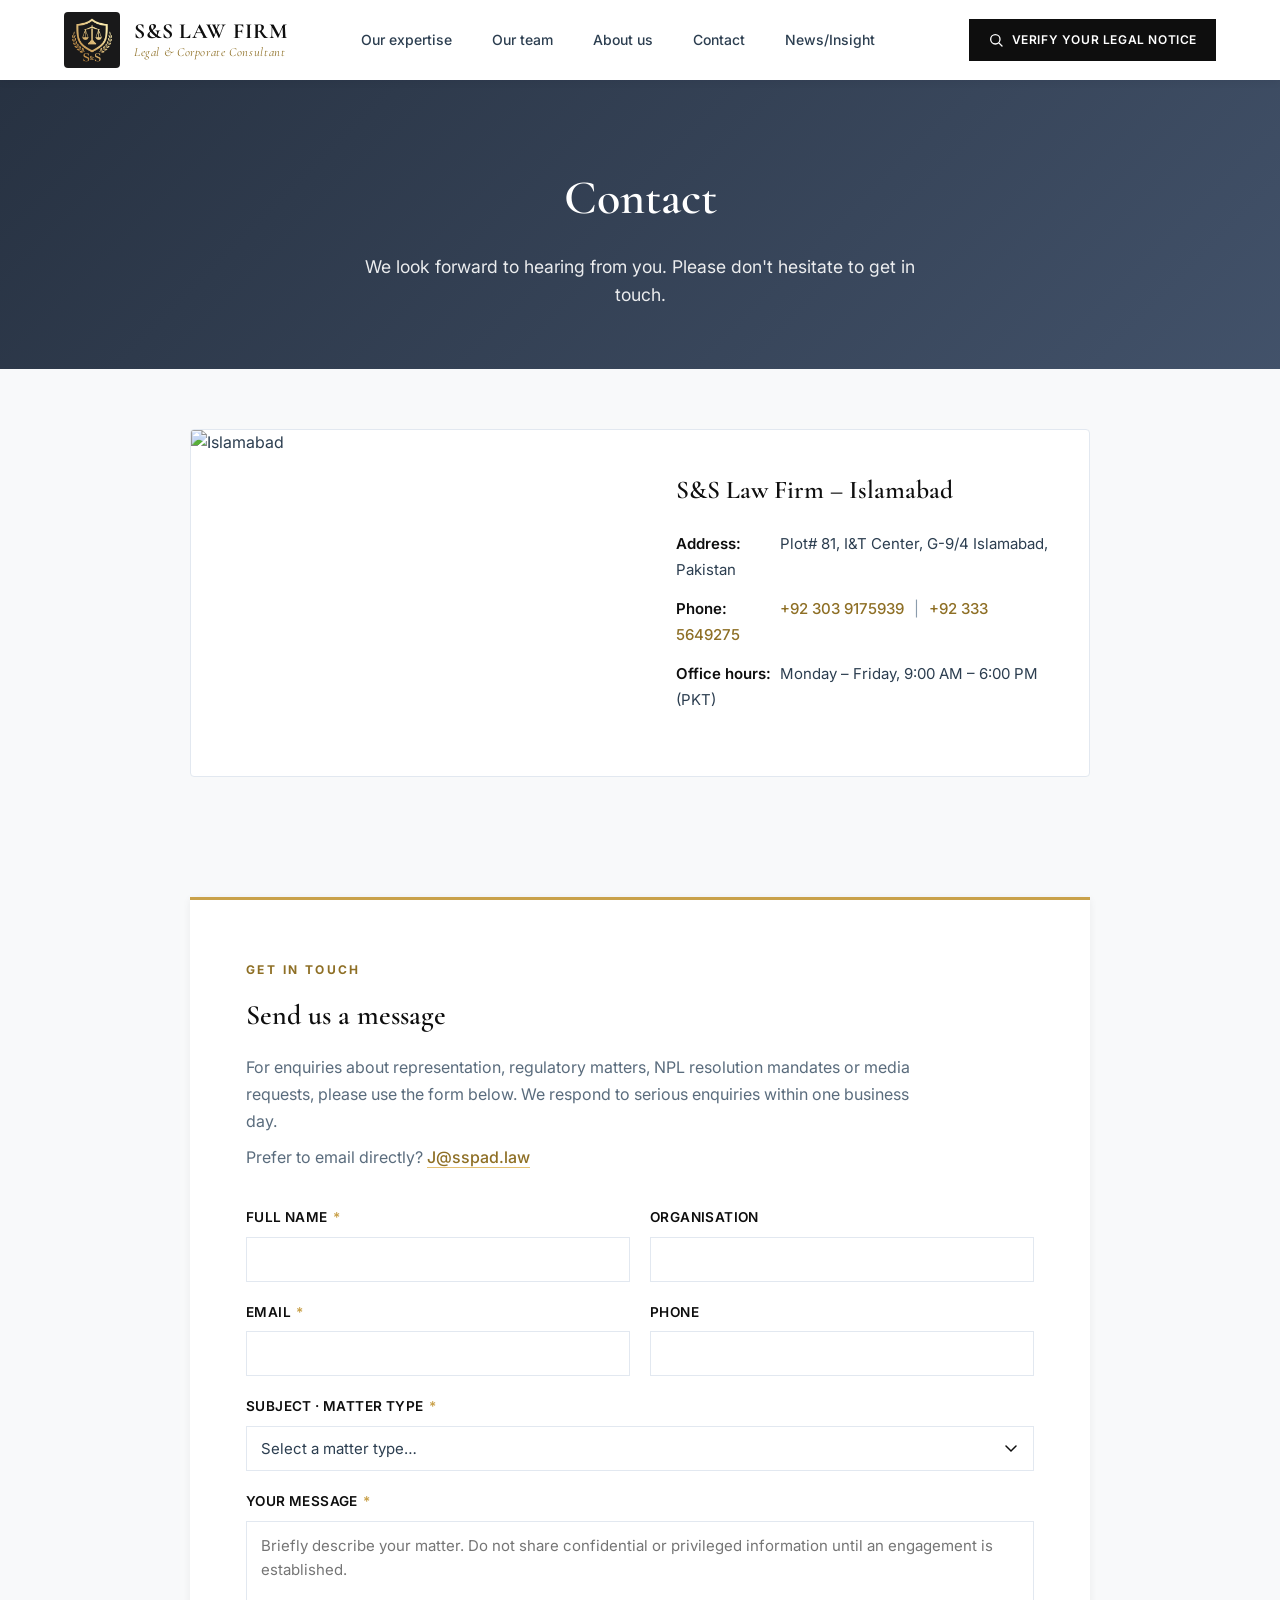
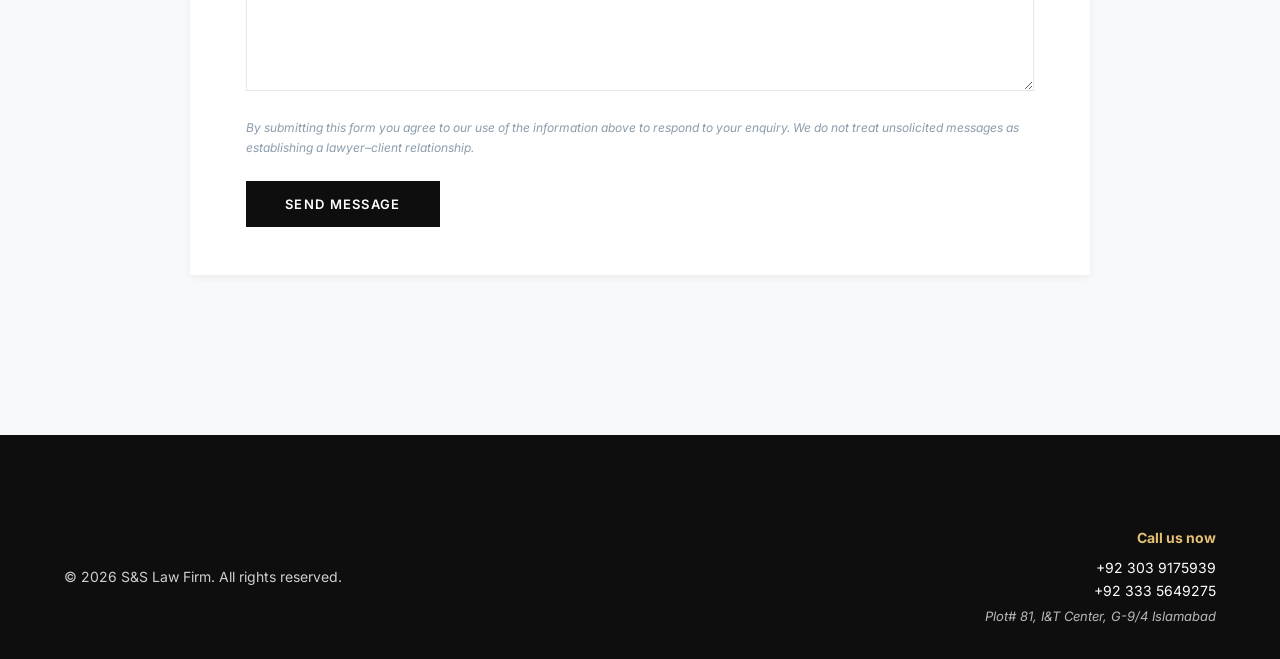
==== contact.html @ be3c9ee7 "Initial commit — S&S Law Firm static website Six-page static site for S&S Law Firm (Islamabad, Pakis" ====
<!DOCTYPE html>
<html lang="en">
<head>
    <meta charset="UTF-8">
    <meta name="viewport" content="width=device-width, initial-scale=1.0">
    <title>Contact | S&S Law Firm</title>
    <link rel="preconnect" href="https://fonts.googleapis.com">
    <link rel="preconnect" href="https://fonts.gstatic.com" crossorigin>
    <link href="https://fonts.googleapis.com/css2?family=Cormorant+Garamond:ital,wght@0,400;0,500;0,600;0,700&family=Inter:wght@300;400;500;600;700&display=swap" rel="stylesheet">
    <link rel="stylesheet" href="styles.css">
</head>
<body>
    <header class="header">
        <nav class="main-nav">
            <div class="container nav-inner">
                <a href="index.html" class="logo">
                    <img src="assets/logo-shield-gold.png" alt="S&amp;S Law Firm" class="logo-img">
                    <span class="logo-text">
                        <span class="logo-title">S&amp;S Law Firm</span>
                        <span class="logo-tagline">Legal &amp; Corporate Consultant</span>
                    </span>
                </a>
                <button class="mobile-menu-btn" aria-label="Open menu"><span></span><span></span><span></span></button>
                <ul class="nav-links">
                    <li class="has-dropdown">
                        <a href="expertise.html">Our expertise</a>
                        <ul class="dropdown">
                            <li><a href="expertise.html#banking">Banking and finance</a></li>
                            <li><a href="expertise.html#corporate">Corporate and M&A</a></li>
                            <li><a href="expertise.html#dispute">Dispute resolution</a></li>
                        </ul>
                    </li>
                    <li><a href="team.html">Our team</a></li>
                    <li><a href="about.html">About us</a></li>
                    <li><a href="contact.html">Contact</a></li>
                    <li><a href="news.html">News/Insight</a></li>
                </ul>
                <a href="https://v.sspak.law" class="verify-cta" target="_blank" rel="noopener noreferrer">
                    <svg class="verify-icon" viewBox="0 0 24 24" fill="none" stroke="currentColor" stroke-width="2" stroke-linecap="round" stroke-linejoin="round" aria-hidden="true">
                        <circle cx="11" cy="11" r="7"></circle>
                        <line x1="16.65" y1="16.65" x2="21" y2="21"></line>
                    </svg>
                    <span class="verify-cta-text">Verify your legal notice</span>
                </a>
            </div>
        </nav>
    </header>

    <main class="main-content">
        <section class="page-hero" style="background-image: url('https://images.unsplash.com/photo-1423666639041-f56000c27a9a?w=1920');">
            <div class="page-hero-overlay"></div>
            <div class="container">
                <h1>Contact</h1>
                <p>We look forward to hearing from you. Please don't hesitate to get in touch.</p>
            </div>
        </section>

        <section class="contact-section">
            <div class="container">
                <div class="contact-single">
                    <div class="contact-card contact-card-single">
                        <div class="contact-card-image">
                            <img src="https://images.unsplash.com/photo-1569025743874-e4e9c780a02d?w=900" alt="Islamabad">
                        </div>
                        <div class="contact-card-body">
                            <h3>S&amp;S Law Firm &ndash; Islamabad</h3>
                            <p class="contact-address"><strong>Address:</strong> Plot# 81, I&amp;T Center, G-9/4 Islamabad, Pakistan</p>
                            <p class="contact-phones">
                                <strong>Phone:</strong>
                                <a href="tel:+923039175939">+92 303 9175939</a>
                                <span class="divider">|</span>
                                <a href="tel:+923335649275">+92 333 5649275</a>
                            </p>
                            <p class="contact-hours"><strong>Office hours:</strong> Monday &ndash; Friday, 9:00 AM &ndash; 6:00 PM (PKT)</p>
                        </div>
                    </div>
                </div>
            </div>
        </section>

        <section class="contact-form-section">
            <div class="container">
                <div class="contact-form-wrap">
                    <div class="contact-form-intro">
                        <span class="eyebrow">Get in touch</span>
                        <h2 class="section-title">Send us a message</h2>
                        <p>For enquiries about representation, regulatory matters, NPL resolution mandates or media requests, please use the form below. We respond to serious enquiries within one business day.</p>
                        <p class="contact-form-direct">Prefer to email directly? <a href="mailto:J@sspad.law">J@sspad.law</a></p>
                    </div>
                    <form class="contact-form" method="post" action="mailto:J@sspad.law" enctype="text/plain">
                        <div class="form-row">
                            <label for="contact-name">
                                <span>Full name <em>*</em></span>
                                <input type="text" name="name" id="contact-name" required autocomplete="name">
                            </label>
                            <label for="contact-org">
                                <span>Organisation</span>
                                <input type="text" name="organisation" id="contact-org" autocomplete="organization">
                            </label>
                        </div>
                        <div class="form-row">
                            <label for="contact-email">
                                <span>Email <em>*</em></span>
                                <input type="email" name="email" id="contact-email" required autocomplete="email">
                            </label>
                            <label for="contact-phone">
                                <span>Phone</span>
                                <input type="tel" name="phone" id="contact-phone" autocomplete="tel">
                            </label>
                        </div>
                        <label for="contact-subject">
                            <span>Subject &middot; matter type <em>*</em></span>
                            <select name="subject" id="contact-subject" required>
                                <option value="" disabled selected>Select a matter type&hellip;</option>
                                <option>Corporate &amp; commercial</option>
                                <option>Banking &amp; finance</option>
                                <option>NPL resolution / debt recovery</option>
                                <option>Shariah-compliant structuring</option>
                                <option>Dispute resolution &amp; litigation</option>
                                <option>Employment &amp; labour</option>
                                <option>Projects &amp; infrastructure</option>
                                <option>Regulatory / SECP / NADRA</option>
                                <option>Media &amp; press enquiry</option>
                                <option>Other</option>
                            </select>
                        </label>
                        <label for="contact-message">
                            <span>Your message <em>*</em></span>
                            <textarea name="message" id="contact-message" rows="6" required placeholder="Briefly describe your matter. Do not share confidential or privileged information until an engagement is established."></textarea>
                        </label>
                        <p class="contact-form-notice">By submitting this form you agree to our use of the information above to respond to your enquiry. We do not treat unsolicited messages as establishing a lawyer&ndash;client relationship.</p>
                        <button type="submit" class="contact-form-submit">Send message</button>
                    </form>
                </div>
            </div>
        </section>
    </main>

    <footer class="footer">
        <div class="container">
            <div class="footer-bottom">
                <p class="copyright">© 2026 S&S Law Firm. All rights reserved.</p>
                <div class="footer-phone">
                    <strong>Call us now</strong>
                    <span>+92 303 9175939</span>
                    <span>+92 333 5649275</span>
                    <span class="footer-addr">Plot# 81, I&amp;T Center, G-9/4 Islamabad</span>
                </div>
            </div>
        </div>
    </footer>

    <script src="script.js"></script>
</body>
</html>
---- styles.css ----
/* ============================================
   Junaid Law Associates - Pakistan Law Firm
   Inspired by RIAA Barker Gillette
   ============================================ */

:root {
    /* Primary colors - Near-black & gold, matching S&S brand */
    --color-primary: #0e0e0e;
    --color-primary-light: #1f1f1f;
    --color-accent: #c9a14a;
    --color-accent-light: #e4c072;
    --color-accent-dark: #8e6f25;
    
    /* 中性色 */
    --color-text: #2c3e50;
    --color-text-light: #5a6c7d;
    --color-text-muted: #8b9cad;
    --color-bg: #f8f9fa;
    --color-bg-alt: #ffffff;
    --color-border: #e2e8f0;
    
    /* 排版 */
    --font-serif: 'Cormorant Garamond', 'Georgia', serif;
    --font-sans: 'Inter', -apple-system, BlinkMacSystemFont, sans-serif;
    
    /* 间距与尺寸 */
    --container-max: 1200px;
    --header-height: 80px;
    --transition: 0.3s cubic-bezier(0.4, 0, 0.2, 1);
    --shadow-sm: 0 2px 8px rgba(10, 22, 40, 0.06);
    --shadow-md: 0 4px 20px rgba(10, 22, 40, 0.08);
    --shadow-lg: 0 8px 40px rgba(10, 22, 40, 0.12);
}

* {
    margin: 0;
    padding: 0;
    box-sizing: border-box;
}

html {
    scroll-behavior: smooth;
}

body {
    font-family: var(--font-sans);
    font-size: 16px;
    line-height: 1.6;
    color: var(--color-text);
    background: var(--color-bg);
    overflow-x: hidden;
}

.container {
    max-width: var(--container-max);
    margin: 0 auto;
    padding: 0 24px;
}

a {
    color: inherit;
    text-decoration: none;
    transition: color var(--transition);
}

a:hover {
    color: var(--color-accent);
}

img {
    max-width: 100%;
    height: auto;
    display: block;
}

/* ========== Cookie Banner ========== */
.cookie-banner {
    position: fixed;
    bottom: 0;
    left: 0;
    right: 0;
    background: linear-gradient(135deg, var(--color-primary) 0%, var(--color-primary-light) 100%);
    color: #fff;
    padding: 20px 24px;
    display: flex;
    align-items: center;
    justify-content: space-between;
    gap: 20px;
    z-index: 9999;
    box-shadow: 0 -4px 20px rgba(0,0,0,0.2);
    transform: translateY(100%);
    transition: transform var(--transition);
}

.cookie-banner.visible {
    transform: translateY(0);
}

.cookie-banner.hidden {
    display: none;
}

.cookie-banner p {
    font-size: 14px;
    flex: 1;
}

.cookie-banner a {
    color: var(--color-accent-light);
    text-decoration: underline;
}

.btn-accept {
    background: var(--color-accent);
    color: var(--color-primary);
    border: none;
    padding: 12px 28px;
    font-weight: 600;
    font-size: 14px;
    cursor: pointer;
    transition: all var(--transition);
    white-space: nowrap;
}

.btn-accept:hover {
    background: var(--color-accent-light);
    transform: translateY(-1px);
}

/* ========== Header ========== */
.header {
    position: sticky;
    top: 0;
    z-index: 1000;
    background: var(--color-bg-alt);
    box-shadow: var(--shadow-sm);
}

.header-top {
    background: var(--color-primary);
    color: #fff;
    padding: 8px 0;
    font-size: 13px;
}

.header-top .container {
    display: flex;
    gap: 24px;
    flex-wrap: wrap;
    align-items: center;
    justify-content: flex-end;
}

.phone-link {
    color: rgba(255,255,255,0.9);
    transition: color var(--transition);
}

.phone-link:hover {
    color: var(--color-accent-light);
}

.header-address {
    color: var(--color-accent-light);
    font-style: italic;
    opacity: 0.9;
}

@media (max-width: 480px) {
    .header-top .container {
        justify-content: center;
    }
}

.main-nav {
    padding: 0;
}

.nav-inner {
    display: flex;
    align-items: center;
    justify-content: space-between;
    height: var(--header-height);
}

.logo {
    display: inline-flex;
    align-items: center;
    gap: 14px;
    color: var(--color-primary);
    letter-spacing: 0.02em;
    line-height: 1.1;
}

.logo:hover {
    color: var(--color-accent-dark);
}

.logo-img {
    height: 56px;
    width: auto;
    display: block;
    border-radius: 4px;
    flex-shrink: 0;
}

.logo-text {
    display: inline-flex;
    flex-direction: column;
    gap: 2px;
}

.logo-title {
    font-family: var(--font-serif);
    font-size: 1.35rem;
    font-weight: 700;
    letter-spacing: 0.04em;
    color: var(--color-primary);
    text-transform: uppercase;
}

.logo-tagline {
    font-family: var(--font-serif);
    font-size: 0.78rem;
    font-style: italic;
    letter-spacing: 0.05em;
    color: var(--color-accent-dark);
}

@media (max-width: 480px) {
    .logo-img { height: 44px; }
    .logo-title { font-size: 1.1rem; }
    .logo-tagline { font-size: 0.7rem; }
}

.nav-links {
    display: flex;
    list-style: none;
    gap: 8px;
}

.nav-links > li {
    position: relative;
}

.nav-links > li > a {
    display: block;
    padding: 12px 16px;
    font-weight: 500;
    font-size: 14px;
    color: var(--color-text);
}

.nav-links > li > a:hover {
    color: var(--color-accent);
}

/* Dropdown */
.dropdown {
    position: absolute;
    top: 100%;
    left: 0;
    min-width: 240px;
    background: var(--color-bg-alt);
    box-shadow: var(--shadow-lg);
    list-style: none;
    padding: 8px 0;
    opacity: 0;
    visibility: hidden;
    transform: translateY(-10px);
    transition: all var(--transition);
}

.has-dropdown:hover .dropdown {
    opacity: 1;
    visibility: visible;
    transform: translateY(0);
}

.dropdown li a {
    display: block;
    padding: 10px 20px;
    font-size: 14px;
    color: var(--color-text);
}

.dropdown li a:hover {
    background: var(--color-bg);
    color: var(--color-accent);
}

/* Mobile menu button */
.mobile-menu-btn {
    display: none;
    flex-direction: column;
    gap: 5px;
    background: none;
    border: none;
    cursor: pointer;
    padding: 8px;
}

.mobile-menu-btn span {
    width: 24px;
    height: 2px;
    background: var(--color-primary);
}

/* ========== Hero ========== */
.hero {
    position: relative;
    height: 85vh;
    min-height: 500px;
    max-height: 800px;
    background: linear-gradient(135deg, var(--color-primary) 0%, var(--color-primary-light) 50%, #0d2137 100%);
    overflow: hidden;
}

.hero::before {
    content: '';
    position: absolute;
    inset: 0;
    background: url("data:image/svg+xml,%3Csvg width='60' height='60' viewBox='0 0 60 60' xmlns='http://www.w3.org/2000/svg'%3E%3Cg fill='none' fill-rule='evenodd'%3E%3Cg fill='%23b8860b' fill-opacity='0.05'%3E%3Cpath d='M36 34v-4h-2v4h-4v2h4v4h2v-4h4v-2h-4zm0-30V0h-2v4h-4v2h4v4h2V6h4V4h-4zM6 34v-4H4v4H0v2h4v4h2v-4h4v-2H6zM6 4V0H4v4H0v2h4v4h2V6h4V4H6z'/%3E%3C/g%3E%3C/g%3E%3C/svg%3E");
    opacity: 0.5;
    z-index: 0;
    pointer-events: none;
}

.hero-slides {
    position: absolute;
    inset: 0;
}

.hero-slide {
    position: absolute;
    inset: 0;
    display: flex;
    align-items: center;
    justify-content: center;
    opacity: 0;
    transition: opacity 0.8s ease;
    background-size: cover;
    background-position: center;
}

.hero-overlay {
    position: absolute;
    inset: 0;
    background: linear-gradient(135deg, rgba(10, 22, 40, 0.85) 0%, rgba(26, 45, 74, 0.75) 100%);
}

.hero-slide .hero-content {
    position: relative;
    z-index: 1;
}

.hero-slide.active {
    opacity: 1;
    z-index: 1;
}

.hero-content {
    text-align: center;
    color: #fff;
    padding: 40px;
    max-width: 800px;
}

.hero-tag {
    display: inline-block;
    font-size: 12px;
    text-transform: uppercase;
    letter-spacing: 0.2em;
    color: var(--color-accent-light);
    margin-top: 24px;
}

.hero-anchor {
    font-family: var(--font-serif);
    font-size: clamp(4rem, 11vw, 8.5rem);
    font-weight: 600;
    color: var(--color-accent);
    letter-spacing: 0.02em;
    line-height: 1;
    margin-bottom: 20px;
    text-shadow: 0 4px 40px rgba(0,0,0,0.3);
}

.hero-anchor-sub {
    font-family: var(--font-serif);
    font-size: clamp(1.25rem, 2.4vw, 1.7rem);
    font-weight: 400;
    font-style: italic;
    color: #fff;
    line-height: 1.4;
    max-width: 640px;
    margin: 0 auto;
    opacity: 0.95;
}

.hero-content h2 {
    font-family: var(--font-serif);
    font-size: clamp(2rem, 5vw, 3.5rem);
    font-weight: 600;
    line-height: 1.2;
    margin-bottom: 12px;
}

.hero-sub {
    font-size: 14px;
    opacity: 0.9;
}

.hero-indicators {
    position: absolute;
    bottom: 40px;
    left: 50%;
    transform: translateX(-50%);
    display: flex;
    gap: 12px;
    z-index: 2;
}

.indicator {
    width: 10px;
    height: 10px;
    border-radius: 50%;
    background: rgba(255,255,255,0.3);
    cursor: pointer;
    transition: all var(--transition);
}

.indicator.active {
    background: var(--color-accent);
    transform: scale(1.2);
}

/* ========== Main Content ========== */
.main-content {
    padding-bottom: 80px;
}

.intro-section {
    padding: 80px 0 60px;
    background: var(--color-bg-alt);
}

.intro-with-image {
    display: grid;
    grid-template-columns: 1fr 400px;
    gap: 60px;
    align-items: start;
}

.intro-image {
    border-radius: 4px;
    overflow: hidden;
    box-shadow: var(--shadow-md);
}

.intro-image img {
    width: 100%;
    height: 100%;
    object-fit: cover;
}

.intro-title {
    font-family: var(--font-serif);
    font-size: clamp(2rem, 4vw, 3rem);
    font-weight: 600;
    color: var(--color-primary);
    margin-bottom: 32px;
}

.intro-text {
    max-width: 100%;
}

.intro-text .lead {
    font-size: 1.2rem;
    line-height: 1.8;
    color: var(--color-text);
    margin-bottom: 24px;
}

.intro-text p {
    margin-bottom: 20px;
    color: var(--color-text-light);
}

/* Practices Section */
.practices-section {
    padding: 60px 0;
    background: var(--color-bg);
}

.two-column-grid {
    display: grid;
    grid-template-columns: 1fr 1fr;
    gap: 60px;
    align-items: start;
}

.section-title {
    font-family: var(--font-serif);
    font-size: 1.75rem;
    font-weight: 600;
    color: var(--color-primary);
    margin-bottom: 24px;
    padding-bottom: 12px;
    border-bottom: 2px solid var(--color-accent);
}

.practice-list {
    list-style: none;
}

.practice-list li {
    margin-bottom: 12px;
}

.practice-list a {
    display: block;
    padding: 8px 0;
    color: var(--color-text);
    transition: all var(--transition);
}

.practice-list a:hover {
    color: var(--color-accent);
    padding-left: 8px;
}

/* News Section */
.news-section {
    padding: 60px 0;
    background: var(--color-bg-alt);
}

.news-section .section-title {
    margin-bottom: 40px;
}

.news-grid {
    display: grid;
    grid-template-columns: repeat(auto-fill, minmax(320px, 1fr));
    gap: 32px;
}

.news-card {
    background: var(--color-bg);
    border-radius: 4px;
    transition: all var(--transition);
    border: 1px solid var(--color-border);
    overflow: hidden;
}

.news-card:hover {
    box-shadow: var(--shadow-md);
    border-color: var(--color-accent);
    transform: translateY(-4px);
}

.news-image {
    height: 200px;
    overflow: hidden;
}

.news-image img {
    width: 100%;
    height: 100%;
    object-fit: cover;
}

.news-card-content {
    padding: 28px;
}

.news-date {
    font-size: 12px;
    color: var(--color-accent);
    font-weight: 600;
    margin-bottom: 12px;
}

.news-card-content h3 {
    font-family: var(--font-serif);
    font-size: 1.2rem;
    font-weight: 600;
    color: var(--color-primary);
    margin-bottom: 12px;
    line-height: 1.4;
}

.news-card-content p {
    font-size: 14px;
    color: var(--color-text-light);
    margin-bottom: 16px;
    line-height: 1.6;
}

.read-more {
    font-size: 14px;
    font-weight: 600;
    color: var(--color-accent);
    display: inline-flex;
    align-items: center;
    gap: 4px;
}

.read-more:hover {
    color: var(--color-accent-dark);
}

/* Testimonials */
.testimonials-section {
    padding: 80px 0;
    background: linear-gradient(135deg, var(--color-primary) 0%, var(--color-primary-light) 100%);
    color: #fff;
}

.testimonials-section .section-title {
    color: #fff;
    border-color: var(--color-accent);
    text-align: center;
    margin-bottom: 48px;
}

.testimonials-slider {
    position: relative;
    max-width: 800px;
    margin: 0 auto 32px;
}

.testimonial {
    display: none;
    text-align: center;
}

.testimonial.active {
    display: block;
    animation: fadeIn 0.5s ease;
}

@keyframes fadeIn {
    from { opacity: 0; }
    to { opacity: 1; }
}

.testimonial-source {
    font-size: 14px;
    color: var(--color-accent-light);
    margin-bottom: 16px;
}

.testimonial blockquote {
    font-family: var(--font-serif);
    font-size: 1.4rem;
    font-style: italic;
    line-height: 1.7;
}

.testimonial blockquote::before,
.testimonial blockquote::after {
    content: '"';
}

.testimonial-nav {
    display: flex;
    align-items: center;
    justify-content: center;
    gap: 24px;
    margin-bottom: 24px;
}

.testimonial-prev,
.testimonial-next {
    width: 44px;
    height: 44px;
    border: 2px solid rgba(255,255,255,0.5);
    background: transparent;
    color: #fff;
    font-size: 24px;
    cursor: pointer;
    transition: all var(--transition);
    display: flex;
    align-items: center;
    justify-content: center;
}

.testimonial-prev:hover,
.testimonial-next:hover {
    border-color: var(--color-accent);
    color: var(--color-accent);
}

.testimonial-counter {
    font-size: 14px;
    opacity: 0.8;
}

.read-more-link {
    display: block;
    text-align: center;
    color: var(--color-accent-light);
    font-weight: 500;
}

.read-more-link:hover {
    color: #fff;
}

/* Recognition */
.recognition-section {
    padding: 60px 0;
    background: var(--color-bg);
}

.recognition-section .section-title {
    text-align: center;
    margin-bottom: 40px;
}

.recognition-logos {
    display: flex;
    flex-wrap: wrap;
    justify-content: center;
    gap: 40px;
}

.recognition-item {
    padding: 20px 40px;
    background: var(--color-bg-alt);
    border: 1px solid var(--color-border);
    font-weight: 600;
    color: var(--color-text-light);
    font-size: 18px;
}

/* Search */
.search-section {
    padding: 40px 0;
}

.search-form label {
    display: block;
    font-weight: 500;
    margin-bottom: 12px;
    color: var(--color-text);
}

.search-input-wrap {
    display: flex;
    max-width: 500px;
}

.search-input-wrap input {
    flex: 1;
    padding: 14px 20px;
    border: 1px solid var(--color-border);
    font-size: 16px;
    border-right: none;
}

.search-input-wrap input:focus {
    outline: none;
    border-color: var(--color-accent);
}

.search-input-wrap button {
    padding: 14px 28px;
    background: var(--color-primary);
    color: #fff;
    border: 1px solid var(--color-primary);
    cursor: pointer;
    font-weight: 500;
    transition: all var(--transition);
}

.search-input-wrap button:hover {
    background: var(--color-accent);
    border-color: var(--color-accent);
}

/* ========== Footer ========== */
.footer {
    background: var(--color-primary);
    color: #fff;
    padding: 60px 0 0;
}

.footer-grid {
    display: grid;
    grid-template-columns: repeat(3, 1fr);
    gap: 48px;
    padding-bottom: 48px;
    border-bottom: 1px solid rgba(255,255,255,0.1);
}

.footer-col h3 {
    font-family: var(--font-serif);
    font-size: 1.1rem;
    font-weight: 600;
    margin-bottom: 20px;
    color: var(--color-accent-light);
}

.footer-col ul {
    list-style: none;
}

.footer-col li {
    margin-bottom: 10px;
}

.footer-col a {
    color: rgba(255,255,255,0.85);
}

.footer-col a:hover {
    color: var(--color-accent-light);
}

.footer-bottom {
    padding: 32px 0;
    display: flex;
    justify-content: space-between;
    align-items: center;
    flex-wrap: wrap;
    gap: 24px;
}

.copyright {
    font-size: 14px;
    opacity: 0.8;
}

.footer-phone {
    text-align: right;
    font-size: 14px;
}

.footer-phone strong {
    display: block;
    margin-bottom: 8px;
    color: var(--color-accent-light);
}

.footer-phone span {
    display: block;
}

/* ========== Responsive ========== */
@media (max-width: 1024px) {
    .two-column-grid {
        grid-template-columns: 1fr;
    }
    
    .intro-with-image {
        grid-template-columns: 1fr;
    }
    
    .intro-image {
        order: -1;
        max-height: 300px;
    }
    
    .about-with-image {
        grid-template-columns: 1fr;
    }
    
    .about-image {
        order: -1;
        max-height: 300px;
    }
    
    .footer-grid {
        grid-template-columns: 1fr 1fr;
    }
}

@media (max-width: 768px) {
    .mobile-menu-btn {
        display: flex;
    }
    
    .nav-links {
        position: fixed;
        top: 0;
        right: -100%;
        width: 280px;
        height: 100vh;
        background: var(--color-bg-alt);
        flex-direction: column;
        padding: 80px 24px 24px;
        box-shadow: -4px 0 20px rgba(0,0,0,0.1);
        transition: right var(--transition);
        z-index: 999;
    }
    
    .nav-links.open {
        right: 0;
    }
    
    .dropdown {
        position: static;
        opacity: 1;
        visibility: visible;
        transform: none;
        box-shadow: none;
        padding-left: 16px;
        max-height: 0;
        overflow: hidden;
        transition: max-height var(--transition);
    }
    
    .has-dropdown.open .dropdown {
        max-height: 500px;
    }
    
    .hero {
        height: 70vh;
        min-height: 400px;
    }
    
    .hero-content h2 {
        font-size: 1.75rem;
    }
    
    .intro-section {
        padding: 48px 0 40px;
    }
    
    .news-grid {
        grid-template-columns: 1fr;
    }
    
    .footer-grid {
        grid-template-columns: 1fr;
    }
    
    .footer-bottom {
        flex-direction: column;
        text-align: center;
    }
    
    .footer-phone {
        text-align: center;
    }
    
    .cookie-banner {
        flex-direction: column;
        text-align: center;
    }
}

@media (max-width: 480px) {
    .header-top .container {
        flex-direction: column;
        gap: 4px;
    }
    
    .search-input-wrap {
        flex-direction: column;
    }
    
    .search-input-wrap input {
        border-right: 1px solid var(--color-border);
    }
}

/* ========== Subpage common styles ========== */
.page-hero {
    position: relative;
    background: linear-gradient(135deg, var(--color-primary) 0%, var(--color-primary-light) 100%);
    background-size: cover;
    background-position: center;
    color: #fff;
    padding: 80px 0 60px;
    text-align: center;
}

.page-hero-overlay {
    position: absolute;
    inset: 0;
    background: linear-gradient(135deg, rgba(10, 22, 40, 0.88) 0%, rgba(26, 45, 74, 0.82) 100%);
}

.page-hero .container {
    position: relative;
    z-index: 1;
}

.page-hero h1 {
    font-family: var(--font-serif);
    font-size: clamp(2rem, 4vw, 3rem);
    font-weight: 600;
    margin-bottom: 16px;
}

.page-hero p {
    font-size: 1.1rem;
    opacity: 0.9;
    max-width: 600px;
    margin: 0 auto;
}

/* Expertise 专业领域页 */
.expertise-detail {
    padding: 60px 0;
}

.expertise-intro {
    max-width: 800px;
    margin-bottom: 48px;
}

.expertise-intro p {
    font-size: 1.1rem;
    line-height: 1.8;
    color: var(--color-text-light);
}

.expertise-detail .section-title {
    margin-top: 48px;
    margin-bottom: 32px;
}

.expertise-detail .section-title:first-of-type {
    margin-top: 0;
}

.expertise-grid {
    display: grid;
    grid-template-columns: repeat(auto-fill, minmax(300px, 1fr));
    gap: 24px;
}

.expertise-card {
    background: var(--color-bg-alt);
    padding: 28px;
    border-radius: 4px;
    border: 1px solid var(--color-border);
    transition: all var(--transition);
}

.expertise-card:hover {
    border-color: var(--color-accent);
    box-shadow: var(--shadow-md);
}

.expertise-card h3 {
    font-family: var(--font-serif);
    font-size: 1.25rem;
    font-weight: 600;
    color: var(--color-primary);
    margin-bottom: 12px;
}

.expertise-card p {
    font-size: 14px;
    color: var(--color-text-light);
    line-height: 1.6;
}

.expertise-grid.industries .expertise-card p {
    display: none;
}

/* Team 团队页 */
.team-section {
    padding: 60px 0;
}

.team-intro {
    max-width: 800px;
    margin: 0 auto 48px;
    text-align: center;
}

.team-intro p {
    font-size: 1.1rem;
    line-height: 1.8;
    color: var(--color-text-light);
}

.team-grid {
    display: grid;
    grid-template-columns: repeat(auto-fill, minmax(280px, 1fr));
    gap: 32px;
}

.team-card {
    background: var(--color-bg-alt);
    padding: 32px;
    text-align: center;
    border-radius: 4px;
    border: 1px solid var(--color-border);
    transition: all var(--transition);
}

.team-card:hover {
    border-color: var(--color-accent);
    box-shadow: var(--shadow-md);
}

.team-avatar,
.team-image {
    width: 100%;
    aspect-ratio: 1;
    margin: 0 auto 20px;
    overflow: hidden;
    border-radius: 4px;
}

.team-image img {
    width: 100%;
    height: 100%;
    object-fit: cover;
}

.team-avatar {
    background: linear-gradient(135deg, var(--color-primary) 0%, var(--color-primary-light) 100%);
    color: var(--color-accent-light);
    font-size: 1.5rem;
    font-weight: 600;
    display: flex;
    align-items: center;
    justify-content: center;
    aspect-ratio: 1;
}

.team-card h3 {
    font-family: var(--font-serif);
    font-size: 1.25rem;
    font-weight: 600;
    color: var(--color-primary);
    margin-bottom: 8px;
}

.team-role {
    font-size: 14px;
    color: var(--color-accent);
    font-weight: 600;
    margin-bottom: 12px;
}

.team-bio {
    font-size: 14px;
    color: var(--color-text-light);
    line-height: 1.6;
}

/* About page */
.about-section {
    padding: 60px 0;
}

.about-with-image {
    display: grid;
    grid-template-columns: 1fr 400px;
    gap: 60px;
    align-items: start;
}

.about-image {
    border-radius: 4px;
    overflow: hidden;
    box-shadow: var(--shadow-md);
}

.about-image img {
    width: 100%;
    height: 100%;
    object-fit: cover;
}

.about-content {
    max-width: 100%;
}

.about-content .lead {
    font-size: 1.2rem;
    line-height: 1.8;
    margin-bottom: 24px;
}

.about-content p {
    margin-bottom: 20px;
    color: var(--color-text-light);
    line-height: 1.8;
}

/* Contact 联系页 */
.contact-section {
    padding: 60px 0;
}

.contact-grid {
    display: grid;
    grid-template-columns: repeat(auto-fill, minmax(280px, 1fr));
    gap: 32px;
}

.contact-card {
    background: var(--color-bg-alt);
    text-align: center;
    border-radius: 4px;
    border: 1px solid var(--color-border);
    transition: all var(--transition);
    overflow: hidden;
}

.contact-card-image {
    height: 180px;
    overflow: hidden;
}

.contact-card-image img {
    width: 100%;
    height: 100%;
    object-fit: cover;
}

.contact-card h3,
.contact-card p {
    padding: 0 24px;
}

.contact-card h3 {
    padding-top: 24px;
}

.contact-card p {
    padding-bottom: 8px;
}

.contact-card p:last-child {
    padding-bottom: 24px;
}

.contact-card:hover {
    border-color: var(--color-accent);
    box-shadow: var(--shadow-md);
}

.contact-card h3 {
    font-family: var(--font-serif);
    font-size: 1.25rem;
    font-weight: 600;
    color: var(--color-primary);
    margin-bottom: 16px;
}

.contact-card p {
    font-size: 15px;
    color: var(--color-text-light);
    margin-bottom: 8px;
}

.contact-card p:last-child {
    margin-bottom: 0;
}

/* Single-office contact layout */
.contact-single {
    max-width: 900px;
    margin: 0 auto;
}

.contact-card-single {
    display: grid;
    grid-template-columns: 1fr 1fr;
    gap: 0;
    text-align: left;
    padding: 0;
}

.contact-card-single .contact-card-image {
    height: 100%;
    min-height: 320px;
}

.contact-card-single .contact-card-body {
    padding: 40px 36px;
    display: flex;
    flex-direction: column;
    justify-content: center;
}

.contact-card-single h3 {
    font-family: var(--font-serif);
    font-size: 1.6rem;
    font-weight: 600;
    color: var(--color-primary);
    margin-bottom: 20px;
    padding: 0;
}

.contact-card-single p {
    padding: 0;
    margin-bottom: 14px;
    font-size: 15px;
    color: var(--color-text);
    line-height: 1.7;
}

.contact-card-single p strong {
    color: var(--color-primary);
    font-weight: 600;
    display: inline-block;
    min-width: 100px;
}

.contact-card-single .contact-phones a {
    color: var(--color-accent-dark);
    font-weight: 500;
}

.contact-card-single .contact-phones a:hover {
    color: var(--color-accent);
}

.contact-card-single .divider {
    color: var(--color-text-muted);
    margin: 0 6px;
}

@media (max-width: 768px) {
    .contact-card-single {
        grid-template-columns: 1fr;
    }
    .contact-card-single .contact-card-image {
        min-height: 220px;
    }
    .contact-card-single .contact-card-body {
        padding: 28px 24px;
    }
    .contact-card-single p strong {
        display: block;
        min-width: 0;
        margin-bottom: 2px;
    }
}

/* ========== Verify CTA (nav top-right) ========== */
.verify-cta {
    display: inline-flex;
    align-items: center;
    gap: 8px;
    margin-left: 20px;
    padding: 10px 18px;
    background: var(--color-primary);
    color: #fff !important;
    border: 1px solid var(--color-primary);
    font-family: var(--font-sans);
    font-size: 12px;
    font-weight: 600;
    letter-spacing: 0.05em;
    text-transform: uppercase;
    white-space: nowrap;
    transition: all var(--transition);
}

.verify-cta:hover {
    background: var(--color-accent);
    border-color: var(--color-accent);
    color: var(--color-primary) !important;
}

.verify-icon {
    width: 16px;
    height: 16px;
    flex-shrink: 0;
    stroke: currentColor;
}

@media (max-width: 1024px) {
    .verify-cta {
        padding: 9px 14px;
        font-size: 11px;
    }
}

@media (max-width: 768px) {
    .verify-cta {
        order: 2;
        margin-left: auto;
        padding: 8px 12px;
        font-size: 0;
    }
    .verify-cta-text {
        display: none;
    }
    .verify-icon {
        width: 20px;
        height: 20px;
    }
}

/* ========== How we work — philosophy section ========== */
.philosophy-section {
    padding: 80px 0;
    background: var(--color-bg-alt);
}

.section-title.centered {
    text-align: center;
    border-bottom: none;
    padding-bottom: 0;
    margin-bottom: 12px;
    position: relative;
}

.section-title.centered::after {
    content: '';
    display: block;
    width: 60px;
    height: 2px;
    background: var(--color-accent);
    margin: 16px auto 0;
}

.philosophy-intro {
    text-align: center;
    max-width: 640px;
    margin: 0 auto 56px;
    font-size: 1.05rem;
    color: var(--color-text-light);
    font-style: italic;
    font-family: var(--font-serif);
}

.philosophy-grid {
    display: grid;
    grid-template-columns: repeat(3, 1fr);
    gap: 32px;
}

.philosophy-card {
    padding: 40px 32px 36px;
    border: 1px solid var(--color-border);
    background: var(--color-bg-alt);
    position: relative;
    transition: all var(--transition);
}

.philosophy-card:hover {
    border-color: var(--color-accent);
    box-shadow: var(--shadow-md);
    transform: translateY(-2px);
}

.philosophy-num {
    font-family: var(--font-sans);
    font-size: 0.85rem;
    font-weight: 700;
    letter-spacing: 0.15em;
    color: var(--color-accent);
    margin-bottom: 12px;
}

.philosophy-card h3 {
    font-family: var(--font-serif);
    font-size: 1.8rem;
    font-weight: 600;
    color: var(--color-primary);
    margin-bottom: 16px;
    letter-spacing: 0.02em;
}

.philosophy-card p {
    font-size: 0.95rem;
    line-height: 1.75;
    color: var(--color-text-light);
}

@media (max-width: 768px) {
    .philosophy-grid {
        grid-template-columns: 1fr;
        gap: 20px;
    }
    .philosophy-section {
        padding: 56px 0;
    }
}

/* ========== Engagement section ========== */
.engagement-section {
    padding: 80px 0;
    background: var(--color-bg);
}

.engagement-intro {
    max-width: 720px;
    margin: 0 auto 48px;
    text-align: center;
}

.eyebrow {
    display: inline-block;
    font-size: 12px;
    letter-spacing: 0.2em;
    text-transform: uppercase;
    font-weight: 700;
    color: var(--color-accent-dark);
    margin-bottom: 14px;
}

.engagement-intro .section-title {
    text-align: center;
    border-bottom: none;
    padding-bottom: 0;
    margin-bottom: 20px;
}

.engagement-intro p {
    font-size: 1.05rem;
    color: var(--color-text-light);
    line-height: 1.7;
}

.engagement-grid {
    display: grid;
    grid-template-columns: repeat(3, 1fr);
    gap: 28px;
    max-width: 1100px;
    margin: 0 auto;
}

.engagement-card {
    padding: 36px 30px;
    background: var(--color-bg-alt);
    border-top: 3px solid var(--color-accent);
    transition: all var(--transition);
}

.engagement-card:hover {
    box-shadow: var(--shadow-md);
    transform: translateY(-2px);
}

.engagement-card h3 {
    font-family: var(--font-serif);
    font-size: 1.3rem;
    font-weight: 600;
    color: var(--color-primary);
    margin-bottom: 14px;
}

.engagement-card p {
    font-size: 0.95rem;
    line-height: 1.7;
    color: var(--color-text-light);
}

@media (max-width: 768px) {
    .engagement-grid {
        grid-template-columns: 1fr;
    }
    .engagement-section {
        padding: 56px 0;
    }
}

/* ========== Contact form ========== */
.contact-form-section {
    padding: 60px 0 80px;
    background: var(--color-bg);
}

.contact-form-wrap {
    max-width: 900px;
    margin: 0 auto;
    background: var(--color-bg-alt);
    padding: 56px 56px 48px;
    border-top: 3px solid var(--color-accent);
    box-shadow: var(--shadow-sm);
}

.contact-form-intro {
    margin-bottom: 36px;
    max-width: 680px;
}

.contact-form-intro .section-title {
    border-bottom: none;
    padding-bottom: 0;
    margin-bottom: 16px;
}

.contact-form-intro p {
    font-size: 1rem;
    line-height: 1.7;
    color: var(--color-text-light);
    margin-bottom: 8px;
}

.contact-form-direct a {
    color: var(--color-accent-dark);
    font-weight: 500;
    border-bottom: 1px solid var(--color-accent-light);
}

.contact-form-direct a:hover {
    color: var(--color-accent);
}

.contact-form label {
    display: block;
    margin-bottom: 20px;
}

.contact-form label span {
    display: block;
    font-size: 0.85rem;
    font-weight: 600;
    letter-spacing: 0.03em;
    color: var(--color-primary);
    margin-bottom: 8px;
    text-transform: uppercase;
}

.contact-form label em {
    color: var(--color-accent);
    font-style: normal;
    margin-left: 2px;
}

.form-row {
    display: grid;
    grid-template-columns: 1fr 1fr;
    gap: 20px;
}

.contact-form input,
.contact-form select,
.contact-form textarea {
    width: 100%;
    padding: 12px 14px;
    border: 1px solid var(--color-border);
    background: var(--color-bg-alt);
    font-family: var(--font-sans);
    font-size: 15px;
    color: var(--color-text);
    transition: border-color var(--transition);
}

.contact-form input:focus,
.contact-form select:focus,
.contact-form textarea:focus {
    outline: none;
    border-color: var(--color-accent);
    box-shadow: 0 0 0 3px rgba(201, 161, 74, 0.12);
}

.contact-form textarea {
    resize: vertical;
    min-height: 140px;
    font-family: var(--font-sans);
    line-height: 1.6;
}

.contact-form select {
    appearance: none;
    -webkit-appearance: none;
    background-image: url("data:image/svg+xml,%3Csvg width='12' height='8' viewBox='0 0 12 8' xmlns='http://www.w3.org/2000/svg'%3E%3Cpath d='M1 1l5 5 5-5' stroke='%230e0e0e' stroke-width='1.5' fill='none' stroke-linecap='round'/%3E%3C/svg%3E");
    background-repeat: no-repeat;
    background-position: right 16px center;
    padding-right: 42px;
    cursor: pointer;
}

.contact-form-notice {
    font-size: 12px;
    color: var(--color-text-muted);
    line-height: 1.6;
    margin: 8px 0 24px;
    font-style: italic;
}

.contact-form-submit {
    display: inline-block;
    padding: 14px 38px;
    background: var(--color-primary);
    color: #fff;
    border: 1px solid var(--color-primary);
    font-family: var(--font-sans);
    font-size: 13px;
    font-weight: 600;
    letter-spacing: 0.1em;
    text-transform: uppercase;
    cursor: pointer;
    transition: all var(--transition);
}

.contact-form-submit:hover {
    background: var(--color-accent);
    border-color: var(--color-accent);
}

@media (max-width: 768px) {
    .contact-form-wrap {
        padding: 36px 24px 32px;
    }
    .form-row {
        grid-template-columns: 1fr;
        gap: 0;
    }
}

/* ========== News — long-form featured articles ========== */
.news-featured {
    padding: 60px 0 20px;
    background: var(--color-bg-alt);
}

.news-article {
    max-width: 900px;
    margin: 0 auto 80px;
    background: var(--color-bg-alt);
    border-top: 3px solid var(--color-accent);
    box-shadow: var(--shadow-sm);
}

.news-article:last-child {
    margin-bottom: 40px;
}

.news-article-image {
    width: 100%;
    aspect-ratio: 21 / 9;
    overflow: hidden;
    background: var(--color-bg);
}

.news-article-image img {
    width: 100%;
    height: 100%;
    object-fit: cover;
}

.news-article-body {
    padding: 48px 56px 56px;
}

.news-meta {
    display: flex;
    align-items: center;
    gap: 14px;
    font-size: 12px;
    text-transform: uppercase;
    letter-spacing: 0.12em;
    color: var(--color-accent-dark);
    font-weight: 600;
    margin-bottom: 18px;
}

.news-meta .news-category {
    padding: 4px 10px;
    background: var(--color-primary);
    color: var(--color-accent-light);
}

.news-meta .news-date {
    color: var(--color-text-muted);
    letter-spacing: 0.08em;
}

.news-article-title {
    font-family: var(--font-serif);
    font-size: clamp(1.75rem, 3.2vw, 2.4rem);
    font-weight: 600;
    line-height: 1.2;
    color: var(--color-primary);
    margin-bottom: 16px;
}

.news-article-byline,
.news-article-standfirst {
    font-family: var(--font-serif);
    font-style: italic;
    color: var(--color-text-light);
    margin-bottom: 12px;
}

.news-article-standfirst {
    font-size: 1.15rem;
    line-height: 1.5;
    color: var(--color-text);
    font-style: normal;
    margin-bottom: 28px;
    padding-bottom: 20px;
    border-bottom: 1px solid var(--color-border);
}

.news-release-kicker {
    font-size: 12px;
    text-transform: uppercase;
    letter-spacing: 0.15em;
    font-weight: 700;
    color: var(--color-accent-dark);
    margin-bottom: 14px;
}

.news-article-content {
    font-size: 1rem;
    line-height: 1.8;
    color: var(--color-text);
}

.news-article-content > p {
    margin-bottom: 20px;
}

.news-article-content .news-lead {
    font-size: 1.15rem;
    line-height: 1.7;
    color: var(--color-primary);
    font-weight: 500;
    margin-bottom: 32px;
}

.news-article-content h3 {
    font-family: var(--font-serif);
    font-size: 1.5rem;
    font-weight: 600;
    color: var(--color-primary);
    margin: 40px 0 16px;
}

.news-article-content h4 {
    font-family: var(--font-serif);
    font-size: 1.15rem;
    font-weight: 600;
    color: var(--color-primary);
    margin: 28px 0 10px;
    display: flex;
    align-items: baseline;
    gap: 10px;
}

.news-article-content h4 .pillar-num {
    color: var(--color-accent);
    font-family: var(--font-sans);
    font-size: 1.4rem;
    flex-shrink: 0;
}

.news-article-content blockquote {
    margin: 32px 0;
    padding: 24px 28px;
    border-left: 3px solid var(--color-accent);
    background: var(--color-bg);
    font-family: var(--font-serif);
    font-style: italic;
    font-size: 1.15rem;
    line-height: 1.7;
    color: var(--color-primary);
}

.news-article-content blockquote p {
    margin: 0 0 10px;
}

.news-article-content blockquote cite {
    display: block;
    font-style: normal;
    font-size: 0.85rem;
    letter-spacing: 0.05em;
    color: var(--color-accent-dark);
    font-family: var(--font-sans);
    font-weight: 600;
    margin-top: 8px;
}

.news-article-content .news-contact {
    margin-top: 40px;
    padding: 20px 24px;
    background: var(--color-bg);
    border-left: 3px solid var(--color-primary);
    font-size: 0.95rem;
    line-height: 1.7;
}

.news-article-content .news-contact strong {
    display: block;
    font-family: var(--font-serif);
    font-size: 1.05rem;
    color: var(--color-primary);
    margin-bottom: 6px;
}

.news-article-content .news-contact a {
    color: var(--color-accent-dark);
    font-weight: 500;
}

.news-release-footer {
    margin-top: 28px;
    padding-top: 20px;
    border-top: 1px solid var(--color-border);
    font-size: 0.85rem;
    color: var(--color-text-muted);
}

.news-more {
    padding-top: 20px;
}

.news-more .section-title {
    max-width: 900px;
    margin: 0 auto 40px;
}

.news-more .news-grid {
    max-width: 900px;
    margin: 0 auto;
}

@media (max-width: 768px) {
    .news-article-body {
        padding: 32px 24px 36px;
    }
    .news-article-content h3 {
        font-size: 1.3rem;
        margin-top: 32px;
    }
    .news-article-content blockquote {
        padding: 18px 20px;
        font-size: 1.05rem;
    }
    .news-article-content .news-lead {
        font-size: 1.05rem;
    }
}

/* Footer contact column */
.footer-contact li {
    color: rgba(255,255,255,0.85);
    line-height: 1.7;
}

.footer-contact li a {
    color: rgba(255,255,255,0.85);
}

.footer-contact li a:hover {
    color: var(--color-accent-light);
}

.footer-addr {
    margin-top: 4px;
    color: rgba(255,255,255,0.7) !important;
    font-style: italic;
    font-size: 13px !important;
}
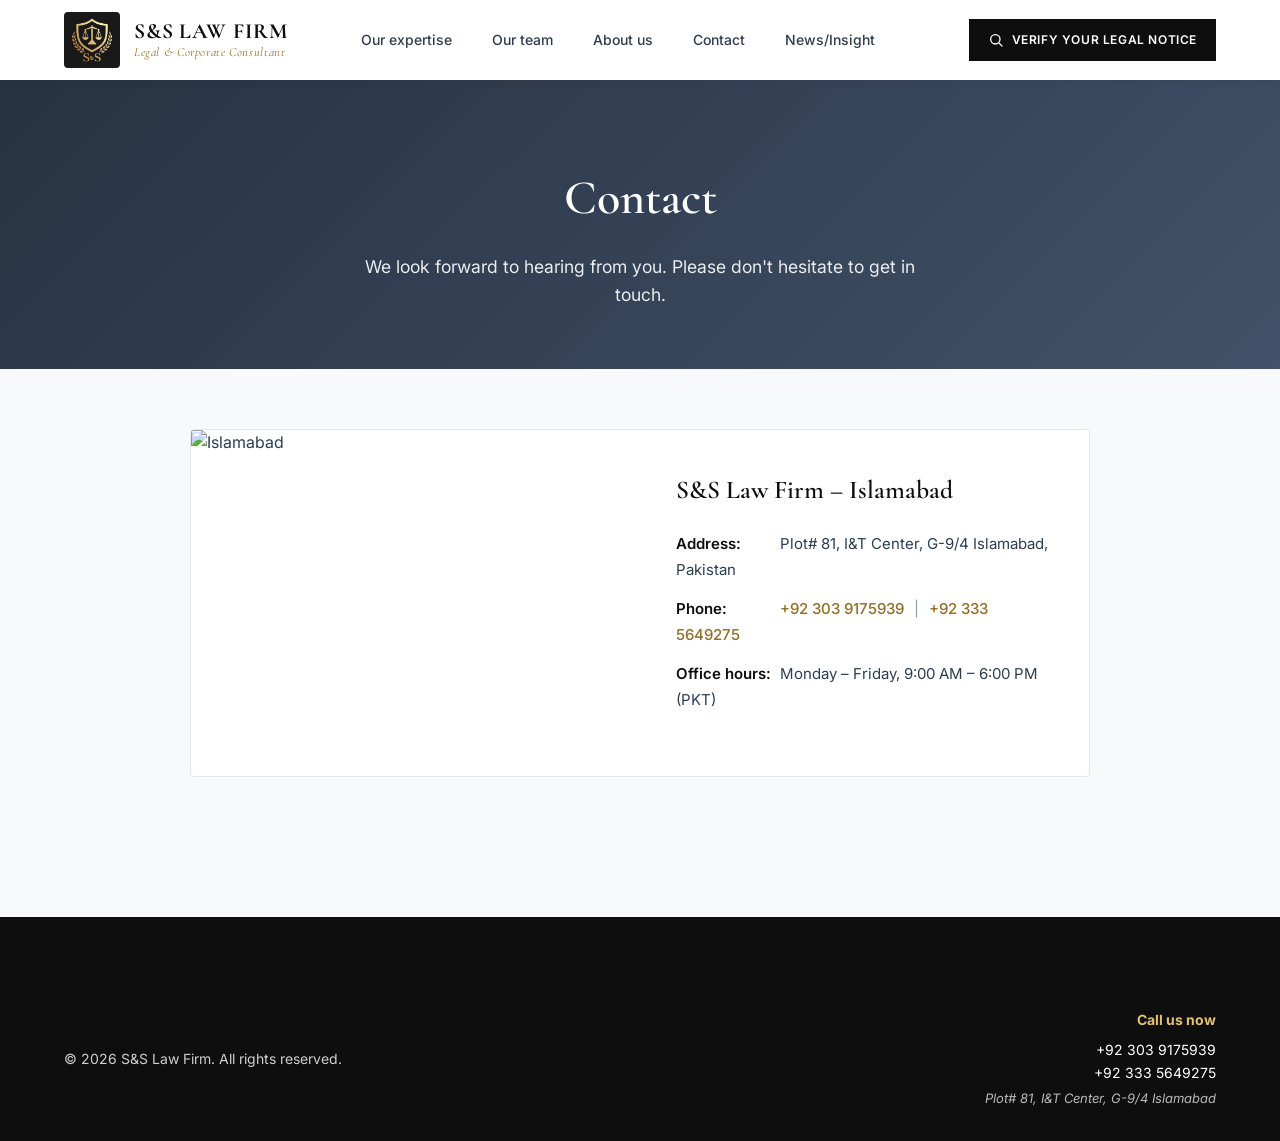
==== commit 14f7ec20: "Remove contact form — site is static, email/phone in card + footer are enough" ====
--- a/contact.html
+++ b/contact.html
@@ -78,62 +78,6 @@
             </div>
         </section>
 
-        <section class="contact-form-section">
-            <div class="container">
-                <div class="contact-form-wrap">
-                    <div class="contact-form-intro">
-                        <span class="eyebrow">Get in touch</span>
-                        <h2 class="section-title">Send us a message</h2>
-                        <p>For enquiries about representation, regulatory matters, NPL resolution mandates or media requests, please use the form below. We respond to serious enquiries within one business day.</p>
-                        <p class="contact-form-direct">Prefer to email directly? <a href="mailto:J@sspad.law">J@sspad.law</a></p>
-                    </div>
-                    <form class="contact-form" method="post" action="mailto:J@sspad.law" enctype="text/plain">
-                        <div class="form-row">
-                            <label for="contact-name">
-                                <span>Full name <em>*</em></span>
-                                <input type="text" name="name" id="contact-name" required autocomplete="name">
-                            </label>
-                            <label for="contact-org">
-                                <span>Organisation</span>
-                                <input type="text" name="organisation" id="contact-org" autocomplete="organization">
-                            </label>
-                        </div>
-                        <div class="form-row">
-                            <label for="contact-email">
-                                <span>Email <em>*</em></span>
-                                <input type="email" name="email" id="contact-email" required autocomplete="email">
-                            </label>
-                            <label for="contact-phone">
-                                <span>Phone</span>
-                                <input type="tel" name="phone" id="contact-phone" autocomplete="tel">
-                            </label>
-                        </div>
-                        <label for="contact-subject">
-                            <span>Subject &middot; matter type <em>*</em></span>
-                            <select name="subject" id="contact-subject" required>
-                                <option value="" disabled selected>Select a matter type&hellip;</option>
-                                <option>Corporate &amp; commercial</option>
-                                <option>Banking &amp; finance</option>
-                                <option>NPL resolution / debt recovery</option>
-                                <option>Shariah-compliant structuring</option>
-                                <option>Dispute resolution &amp; litigation</option>
-                                <option>Employment &amp; labour</option>
-                                <option>Projects &amp; infrastructure</option>
-                                <option>Regulatory / SECP / NADRA</option>
-                                <option>Media &amp; press enquiry</option>
-                                <option>Other</option>
-                            </select>
-                        </label>
-                        <label for="contact-message">
-                            <span>Your message <em>*</em></span>
-                            <textarea name="message" id="contact-message" rows="6" required placeholder="Briefly describe your matter. Do not share confidential or privileged information until an engagement is established."></textarea>
-                        </label>
-                        <p class="contact-form-notice">By submitting this form you agree to our use of the information above to respond to your enquiry. We do not treat unsolicited messages as establishing a lawyer&ndash;client relationship.</p>
-                        <button type="submit" class="contact-form-submit">Send message</button>
-                    </form>
-                </div>
-            </div>
-        </section>
     </main>
 
     <footer class="footer">
--- a/styles.css
+++ b/styles.css
@@ -1563,152 +1563,6 @@
     }
 }
 
-/* ========== Contact form ========== */
-.contact-form-section {
-    padding: 60px 0 80px;
-    background: var(--color-bg);
-}
-
-.contact-form-wrap {
-    max-width: 900px;
-    margin: 0 auto;
-    background: var(--color-bg-alt);
-    padding: 56px 56px 48px;
-    border-top: 3px solid var(--color-accent);
-    box-shadow: var(--shadow-sm);
-}
-
-.contact-form-intro {
-    margin-bottom: 36px;
-    max-width: 680px;
-}
-
-.contact-form-intro .section-title {
-    border-bottom: none;
-    padding-bottom: 0;
-    margin-bottom: 16px;
-}
-
-.contact-form-intro p {
-    font-size: 1rem;
-    line-height: 1.7;
-    color: var(--color-text-light);
-    margin-bottom: 8px;
-}
-
-.contact-form-direct a {
-    color: var(--color-accent-dark);
-    font-weight: 500;
-    border-bottom: 1px solid var(--color-accent-light);
-}
-
-.contact-form-direct a:hover {
-    color: var(--color-accent);
-}
-
-.contact-form label {
-    display: block;
-    margin-bottom: 20px;
-}
-
-.contact-form label span {
-    display: block;
-    font-size: 0.85rem;
-    font-weight: 600;
-    letter-spacing: 0.03em;
-    color: var(--color-primary);
-    margin-bottom: 8px;
-    text-transform: uppercase;
-}
-
-.contact-form label em {
-    color: var(--color-accent);
-    font-style: normal;
-    margin-left: 2px;
-}
-
-.form-row {
-    display: grid;
-    grid-template-columns: 1fr 1fr;
-    gap: 20px;
-}
-
-.contact-form input,
-.contact-form select,
-.contact-form textarea {
-    width: 100%;
-    padding: 12px 14px;
-    border: 1px solid var(--color-border);
-    background: var(--color-bg-alt);
-    font-family: var(--font-sans);
-    font-size: 15px;
-    color: var(--color-text);
-    transition: border-color var(--transition);
-}
-
-.contact-form input:focus,
-.contact-form select:focus,
-.contact-form textarea:focus {
-    outline: none;
-    border-color: var(--color-accent);
-    box-shadow: 0 0 0 3px rgba(201, 161, 74, 0.12);
-}
-
-.contact-form textarea {
-    resize: vertical;
-    min-height: 140px;
-    font-family: var(--font-sans);
-    line-height: 1.6;
-}
-
-.contact-form select {
-    appearance: none;
-    -webkit-appearance: none;
-    background-image: url("data:image/svg+xml,%3Csvg width='12' height='8' viewBox='0 0 12 8' xmlns='http://www.w3.org/2000/svg'%3E%3Cpath d='M1 1l5 5 5-5' stroke='%230e0e0e' stroke-width='1.5' fill='none' stroke-linecap='round'/%3E%3C/svg%3E");
-    background-repeat: no-repeat;
-    background-position: right 16px center;
-    padding-right: 42px;
-    cursor: pointer;
-}
-
-.contact-form-notice {
-    font-size: 12px;
-    color: var(--color-text-muted);
-    line-height: 1.6;
-    margin: 8px 0 24px;
-    font-style: italic;
-}
-
-.contact-form-submit {
-    display: inline-block;
-    padding: 14px 38px;
-    background: var(--color-primary);
-    color: #fff;
-    border: 1px solid var(--color-primary);
-    font-family: var(--font-sans);
-    font-size: 13px;
-    font-weight: 600;
-    letter-spacing: 0.1em;
-    text-transform: uppercase;
-    cursor: pointer;
-    transition: all var(--transition);
-}
-
-.contact-form-submit:hover {
-    background: var(--color-accent);
-    border-color: var(--color-accent);
-}
-
-@media (max-width: 768px) {
-    .contact-form-wrap {
-        padding: 36px 24px 32px;
-    }
-    .form-row {
-        grid-template-columns: 1fr;
-        gap: 0;
-    }
-}
-
 /* ========== News — long-form featured articles ========== */
 .news-featured {
     padding: 60px 0 20px;
